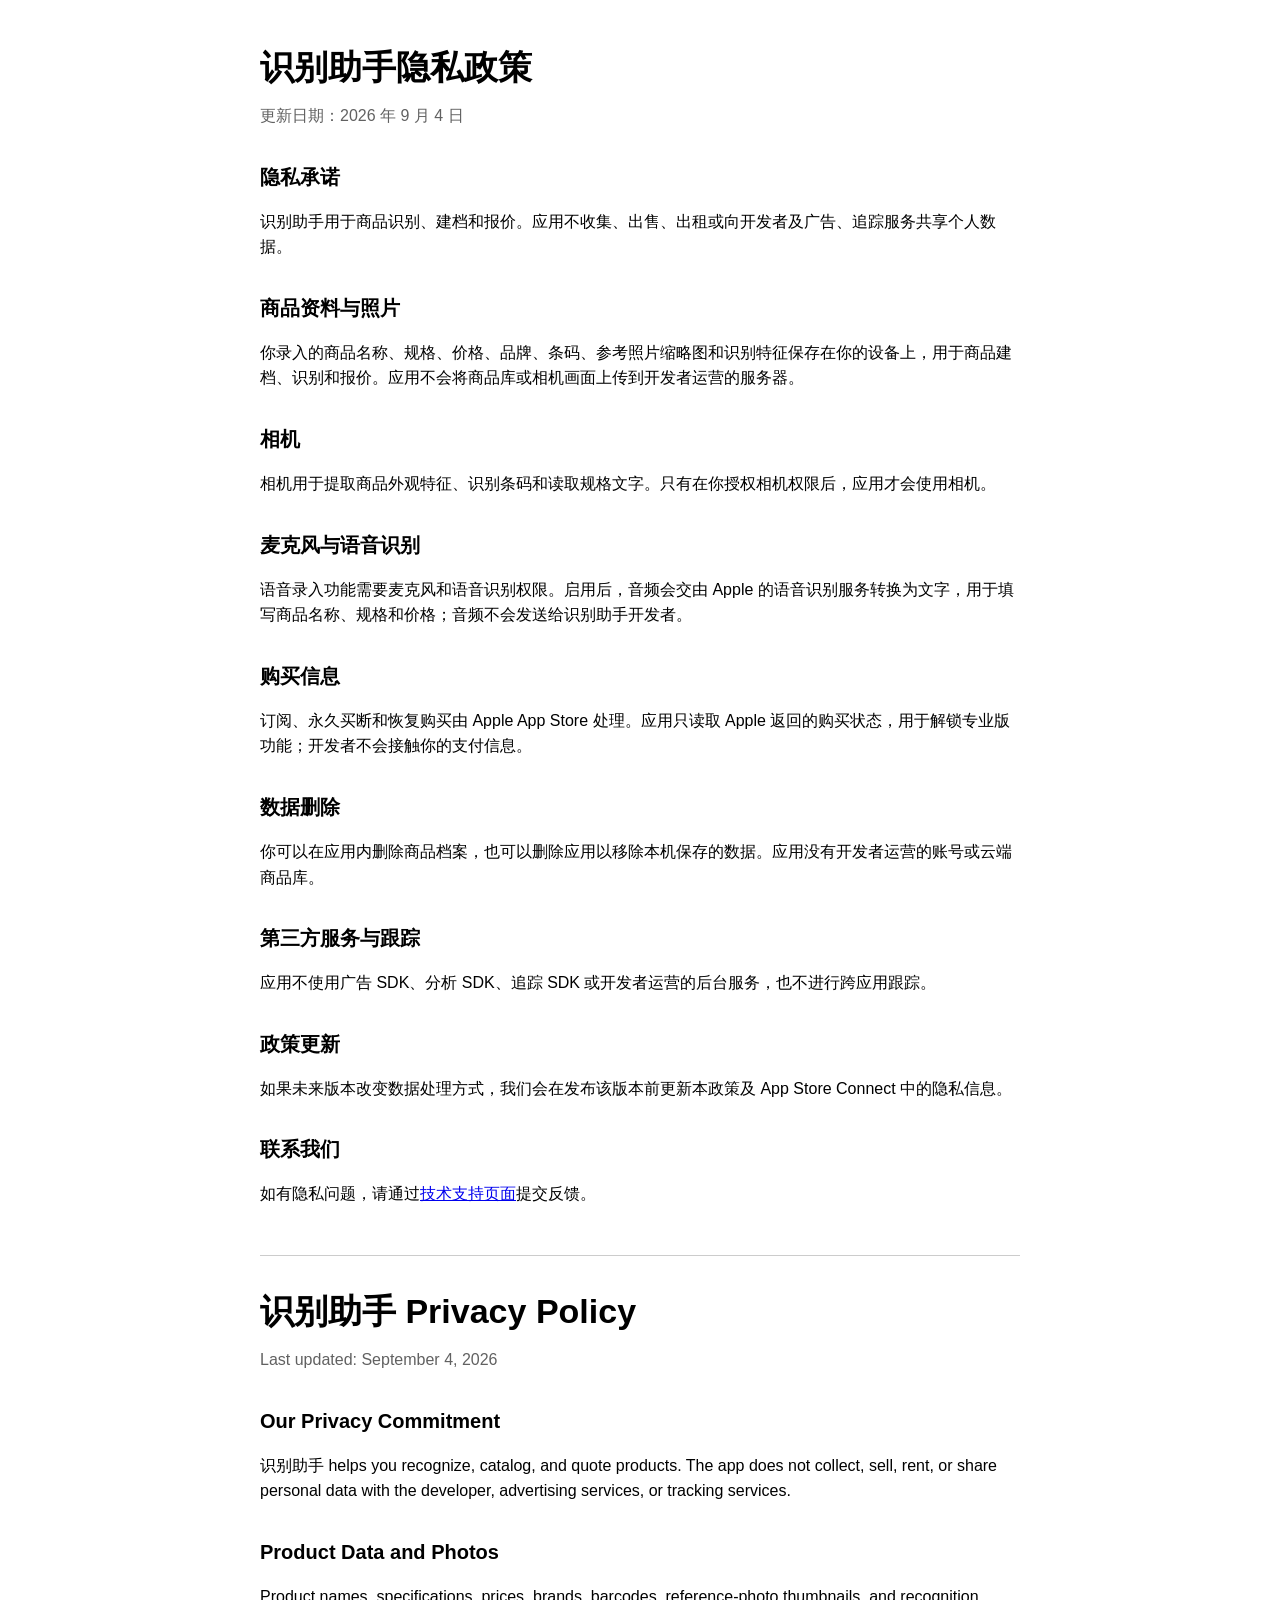
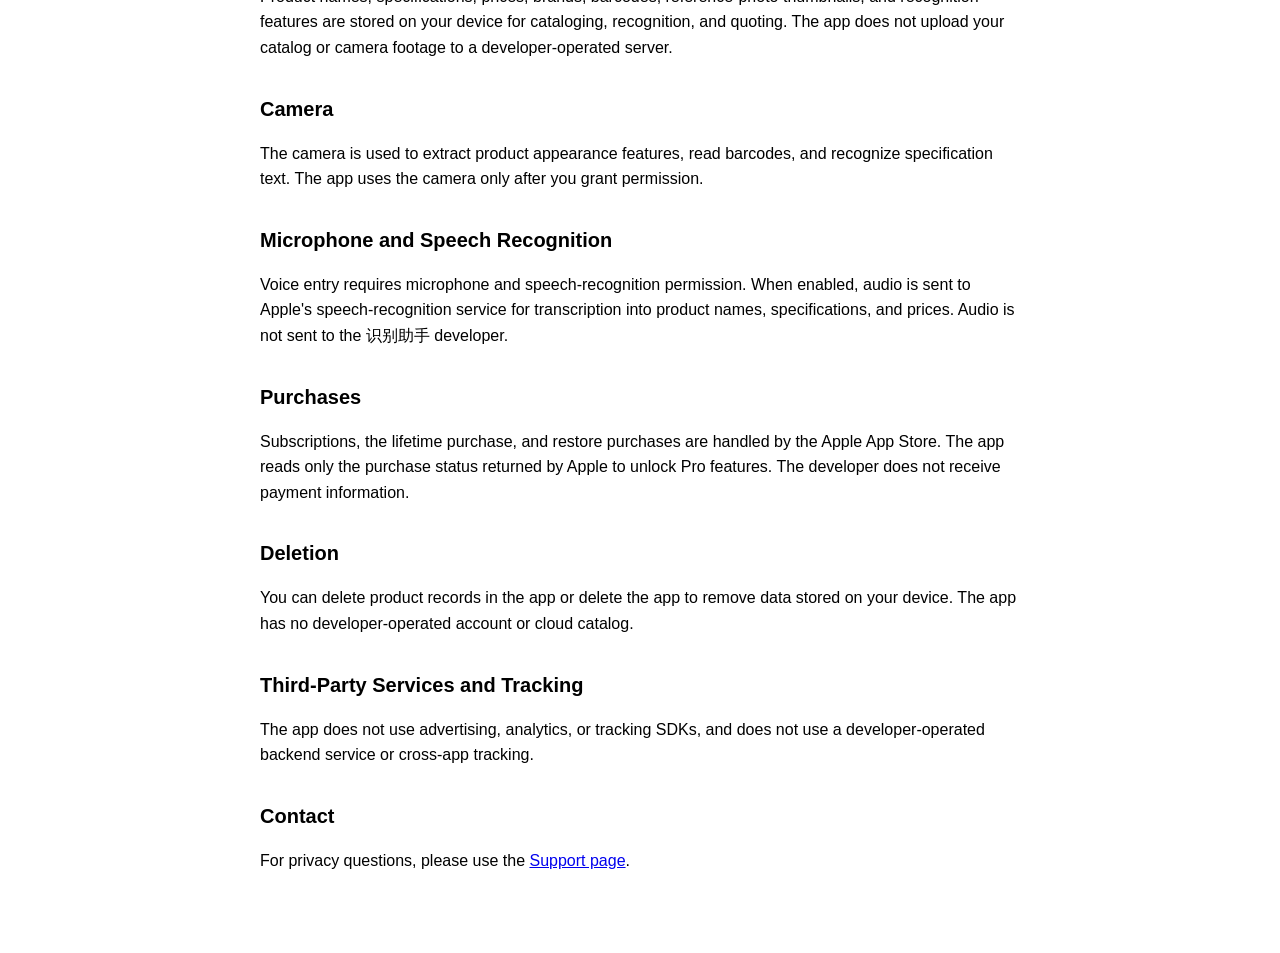
==== privacy.html @ 9bb6f09c "Add HardwareScan support pages" ====
<!doctype html>
<html lang="zh-Hans">
<head>
  <meta charset="utf-8">
  <meta name="viewport" content="width=device-width, initial-scale=1">
  <title>识别助手隐私政策</title>
  <meta name="description" content="识别助手的隐私政策。">
  <link rel="stylesheet" href="./styles.css">
</head>
<body>
  <main>
    <h1>识别助手隐私政策</h1>
    <p class="muted">更新日期：2026 年 9 月 4 日</p>

    <h2>隐私承诺</h2>
    <p>识别助手用于商品识别、建档和报价。应用不收集、出售、出租或向开发者及广告、追踪服务共享个人数据。</p>

    <h2>商品资料与照片</h2>
    <p>你录入的商品名称、规格、价格、品牌、条码、参考照片缩略图和识别特征保存在你的设备上，用于商品建档、识别和报价。应用不会将商品库或相机画面上传到开发者运营的服务器。</p>

    <h2>相机</h2>
    <p>相机用于提取商品外观特征、识别条码和读取规格文字。只有在你授权相机权限后，应用才会使用相机。</p>

    <h2>麦克风与语音识别</h2>
    <p>语音录入功能需要麦克风和语音识别权限。启用后，音频会交由 Apple 的语音识别服务转换为文字，用于填写商品名称、规格和价格；音频不会发送给识别助手开发者。</p>

    <h2>购买信息</h2>
    <p>订阅、永久买断和恢复购买由 Apple App Store 处理。应用只读取 Apple 返回的购买状态，用于解锁专业版功能；开发者不会接触你的支付信息。</p>

    <h2>数据删除</h2>
    <p>你可以在应用内删除商品档案，也可以删除应用以移除本机保存的数据。应用没有开发者运营的账号或云端商品库。</p>

    <h2>第三方服务与跟踪</h2>
    <p>应用不使用广告 SDK、分析 SDK、追踪 SDK 或开发者运营的后台服务，也不进行跨应用跟踪。</p>

    <h2>政策更新</h2>
    <p>如果未来版本改变数据处理方式，我们会在发布该版本前更新本政策及 App Store Connect 中的隐私信息。</p>

    <h2>联系我们</h2>
    <p>如有隐私问题，请通过<a href="./support.html">技术支持页面</a>提交反馈。</p>

    <section class="english" lang="en">
      <h1>识别助手 Privacy Policy</h1>
      <p class="muted">Last updated: September 4, 2026</p>
      <h2>Our Privacy Commitment</h2>
      <p>识别助手 helps you recognize, catalog, and quote products. The app does not collect, sell, rent, or share personal data with the developer, advertising services, or tracking services.</p>
      <h2>Product Data and Photos</h2>
      <p>Product names, specifications, prices, brands, barcodes, reference-photo thumbnails, and recognition features are stored on your device for cataloging, recognition, and quoting. The app does not upload your catalog or camera footage to a developer-operated server.</p>
      <h2>Camera</h2>
      <p>The camera is used to extract product appearance features, read barcodes, and recognize specification text. The app uses the camera only after you grant permission.</p>
      <h2>Microphone and Speech Recognition</h2>
      <p>Voice entry requires microphone and speech-recognition permission. When enabled, audio is sent to Apple's speech-recognition service for transcription into product names, specifications, and prices. Audio is not sent to the 识别助手 developer.</p>
      <h2>Purchases</h2>
      <p>Subscriptions, the lifetime purchase, and restore purchases are handled by the Apple App Store. The app reads only the purchase status returned by Apple to unlock Pro features. The developer does not receive payment information.</p>
      <h2>Deletion</h2>
      <p>You can delete product records in the app or delete the app to remove data stored on your device. The app has no developer-operated account or cloud catalog.</p>
      <h2>Third-Party Services and Tracking</h2>
      <p>The app does not use advertising, analytics, or tracking SDKs, and does not use a developer-operated backend service or cross-app tracking.</p>
      <h2>Contact</h2>
      <p>For privacy questions, please use the <a href="./support.html">Support page</a>.</p>
    </section>
  </main>
</body>
</html>
---- styles.css ----
:root {
  color-scheme: light dark;
  font-family: -apple-system, BlinkMacSystemFont, "Segoe UI", sans-serif;
  line-height: 1.6;
}

body {
  margin: 0;
  color: CanvasText;
  background: Canvas;
}

main {
  width: min(760px, calc(100% - 40px));
  margin: 0 auto;
  padding: 48px 0 64px;
}

h1 {
  font-size: 34px;
  line-height: 1.15;
  margin: 0 0 8px;
}

h2 {
  font-size: 20px;
  margin: 32px 0 8px;
}

p, li {
  font-size: 16px;
}

.muted {
  color: color-mix(in srgb, CanvasText 62%, Canvas);
}

ul {
  padding-left: 20px;
}

a {
  color: LinkText;
}

.english {
  margin-top: 48px;
  padding-top: 36px;
  border-top: 1px solid color-mix(in srgb, CanvasText 20%, Canvas);
}
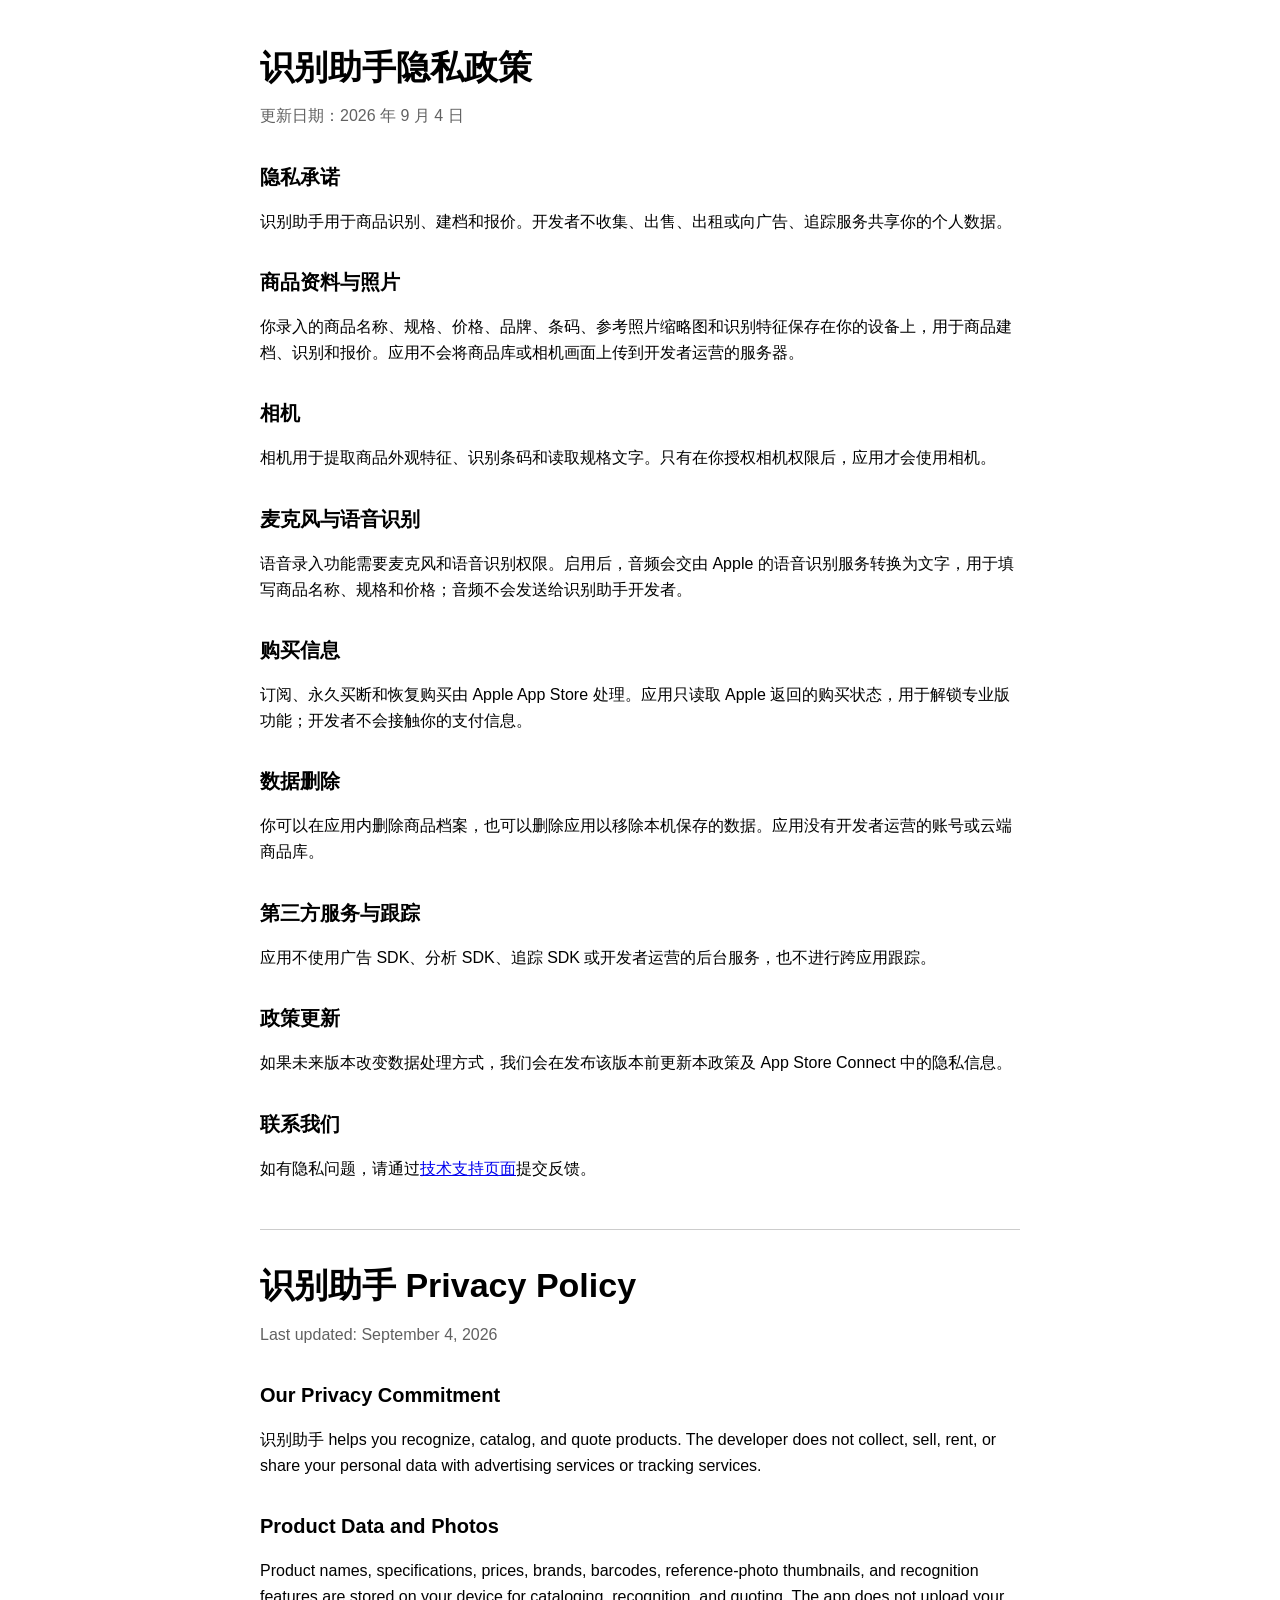
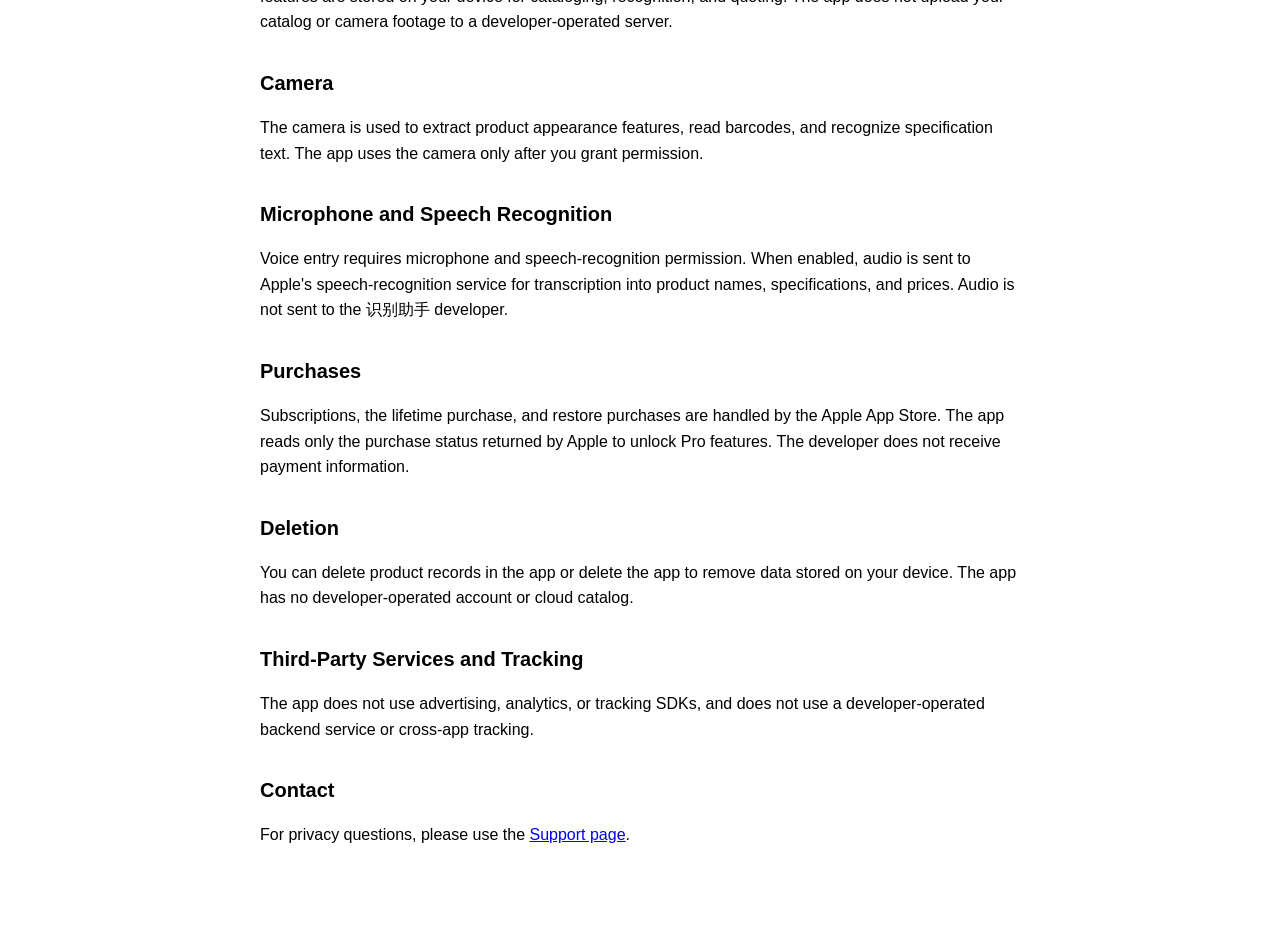
==== commit 8823e987: "Clarify speech data privacy wording" ====
--- a/privacy.html
+++ b/privacy.html
@@ -13,7 +13,7 @@
     <p class="muted">更新日期：2026 年 9 月 4 日</p>
 
     <h2>隐私承诺</h2>
-    <p>识别助手用于商品识别、建档和报价。应用不收集、出售、出租或向开发者及广告、追踪服务共享个人数据。</p>
+    <p>识别助手用于商品识别、建档和报价。开发者不收集、出售、出租或向广告、追踪服务共享你的个人数据。</p>
 
     <h2>商品资料与照片</h2>
     <p>你录入的商品名称、规格、价格、品牌、条码、参考照片缩略图和识别特征保存在你的设备上，用于商品建档、识别和报价。应用不会将商品库或相机画面上传到开发者运营的服务器。</p>
@@ -43,7 +43,7 @@
       <h1>识别助手 Privacy Policy</h1>
       <p class="muted">Last updated: September 4, 2026</p>
       <h2>Our Privacy Commitment</h2>
-      <p>识别助手 helps you recognize, catalog, and quote products. The app does not collect, sell, rent, or share personal data with the developer, advertising services, or tracking services.</p>
+      <p>识别助手 helps you recognize, catalog, and quote products. The developer does not collect, sell, rent, or share your personal data with advertising services or tracking services.</p>
       <h2>Product Data and Photos</h2>
       <p>Product names, specifications, prices, brands, barcodes, reference-photo thumbnails, and recognition features are stored on your device for cataloging, recognition, and quoting. The app does not upload your catalog or camera footage to a developer-operated server.</p>
       <h2>Camera</h2>
